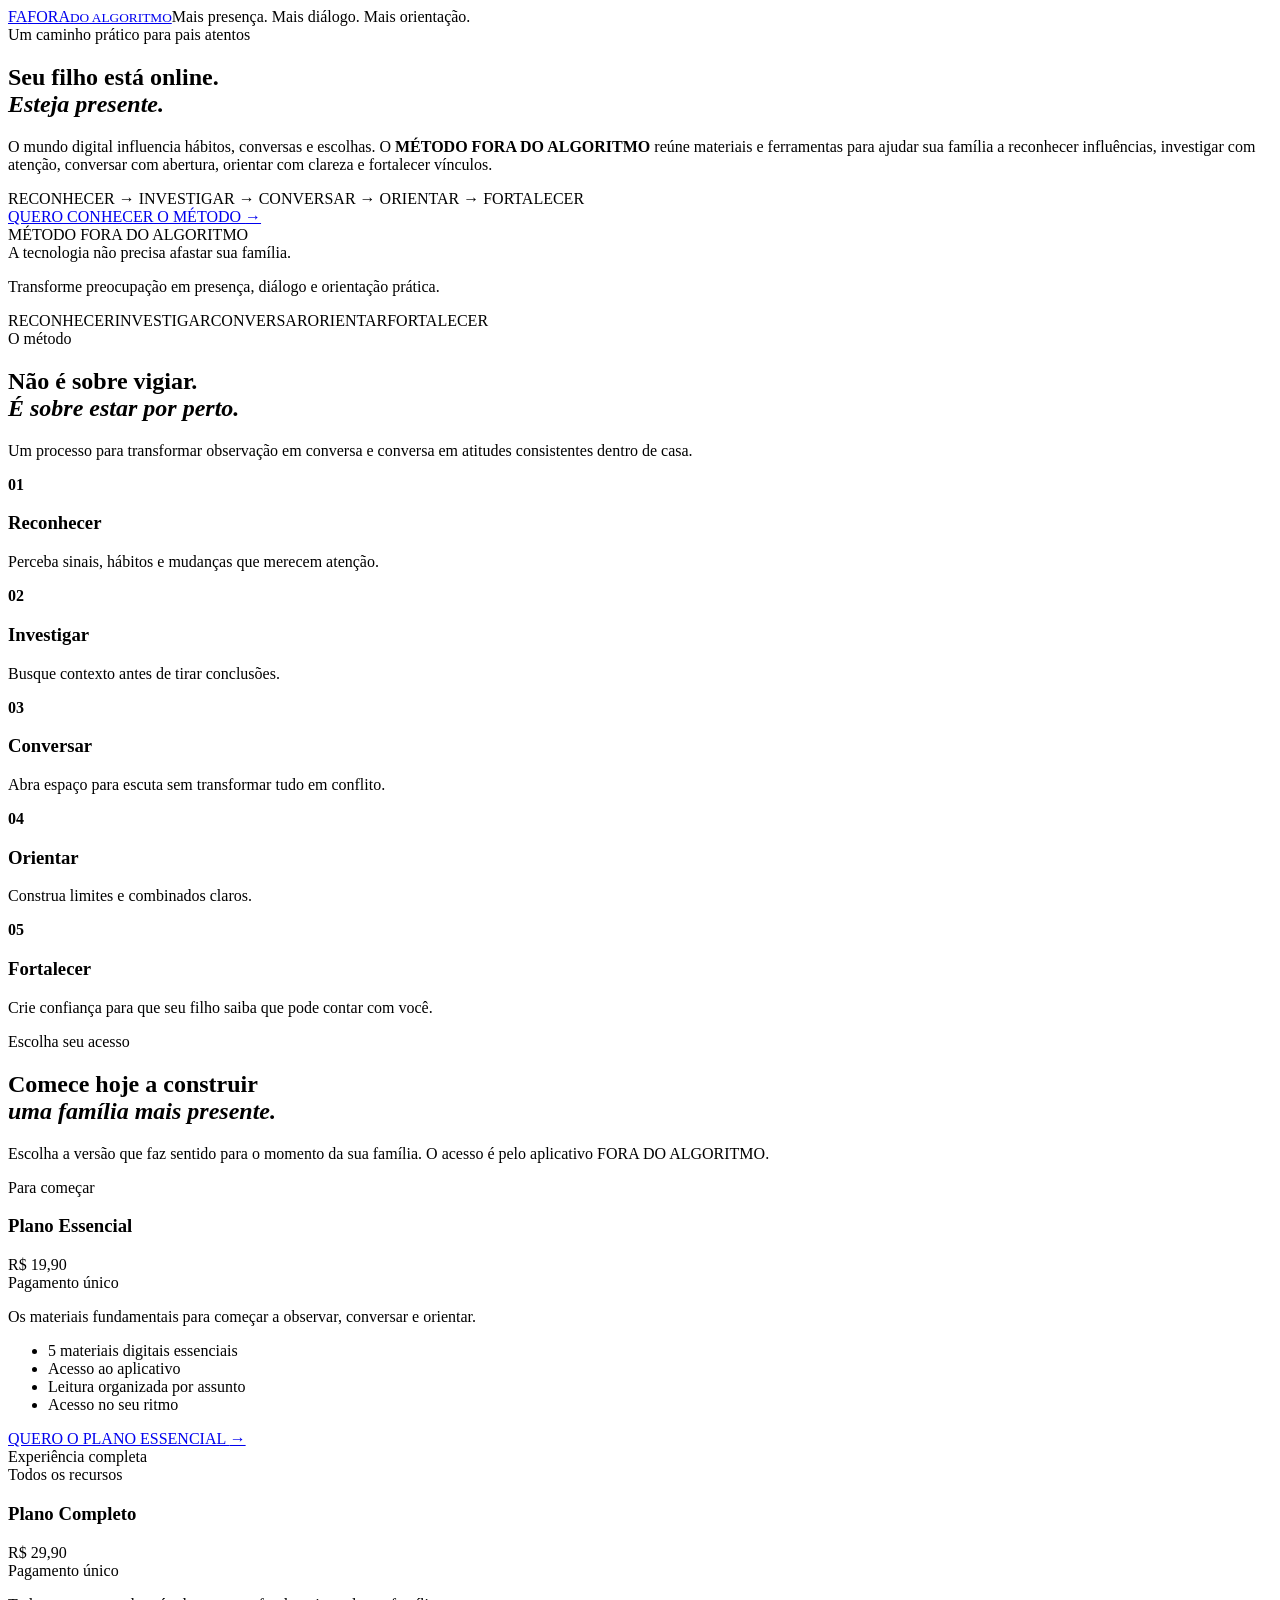
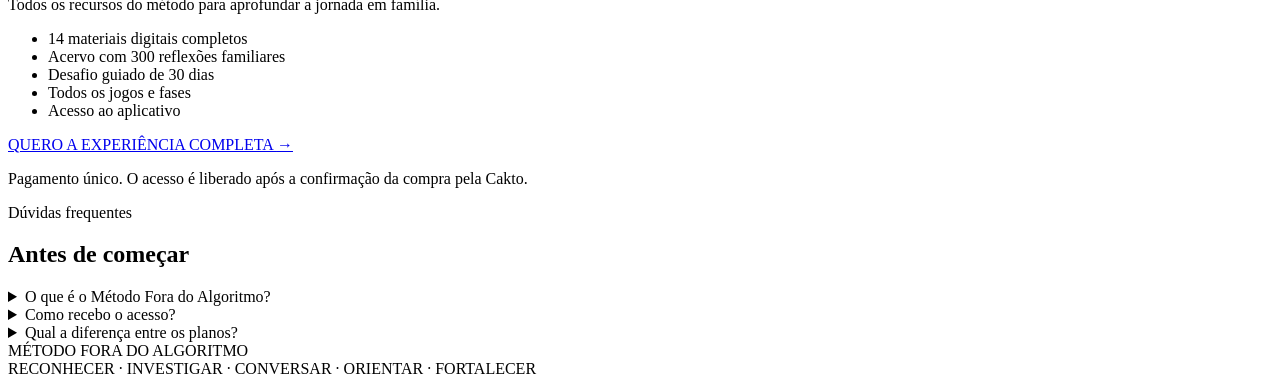
==== index.html @ eb20f7cd "Adiciona página de vendas independente" ====
<!doctype html>
<html lang="pt-BR">
<head>
  <meta charset="utf-8"><meta name="viewport" content="width=device-width,initial-scale=1">
  <meta name="theme-color" content="#0a211c">
  <meta name="description" content="Conheça o Método Fora do Algoritmo: materiais e ferramentas para fortalecer a presença, o diálogo e a orientação dentro de casa.">
  <title>FORA DO ALGORITMO — Mais presença. Mais diálogo.</title>
  <link rel="preconnect" href="https://fonts.googleapis.com"><link rel="preconnect" href="https://fonts.gstatic.com" crossorigin>
  <link href="https://fonts.googleapis.com/css2?family=DM+Sans:wght@400;500;600;700;800&family=Manrope:wght@400;500;600;700;800&display=swap" rel="stylesheet">
  <link rel="stylesheet" href="/styles.css">
</head>
<body>
  <div class="shell">
    <header class="topbar"><a class="brand" href="/"><span class="brand-symbol">FA</span><span>FORA<small>DO ALGORITMO</small></span></a><span class="top-note">Mais presença. Mais diálogo. Mais orientação.</span></header>
    <main>
      <section class="hero">
        <div class="hero-copy">
          <div class="eyebrow">Um caminho prático para pais atentos</div>
          <h1>Seu filho está online.<br><em>Esteja presente.</em></h1>
          <p class="lead">O mundo digital influencia hábitos, conversas e escolhas. O <strong>MÉTODO FORA DO ALGORITMO</strong> reúne materiais e ferramentas para ajudar sua família a reconhecer influências, investigar com atenção, conversar com abertura, orientar com clareza e fortalecer vínculos.</p>
          <div class="method-line"><span></span> RECONHECER → INVESTIGAR → CONVERSAR → ORIENTAR → FORTALECER</div>
          <a class="button button-gold hero-cta" href="#planos">QUERO CONHECER O MÉTODO <b>→</b></a>
        </div>
        <div class="hero-visual">
          <div class="visual-orbit"></div><div class="visual-kicker">MÉTODO FORA DO ALGORITMO</div>
          <div class="visual-title">A tecnologia não precisa afastar sua família.</div>
          <p>Transforme preocupação em presença, diálogo e orientação prática.</p>
          <div class="pillar-list"><span>RECONHECER</span><span>INVESTIGAR</span><span>CONVERSAR</span><span>ORIENTAR</span><span>FORTALECER</span></div>
        </div>
      </section>

      <section class="section">
        <div class="section-heading"><div class="eyebrow">O método</div><h2>Não é sobre vigiar.<br><em>É sobre estar por perto.</em></h2><p>Um processo para transformar observação em conversa e conversa em atitudes consistentes dentro de casa.</p></div>
        <div class="steps">
          <article><b>01</b><h3>Reconhecer</h3><p>Perceba sinais, hábitos e mudanças que merecem atenção.</p></article>
          <article><b>02</b><h3>Investigar</h3><p>Busque contexto antes de tirar conclusões.</p></article>
          <article><b>03</b><h3>Conversar</h3><p>Abra espaço para escuta sem transformar tudo em conflito.</p></article>
          <article><b>04</b><h3>Orientar</h3><p>Construa limites e combinados claros.</p></article>
          <article><b>05</b><h3>Fortalecer</h3><p>Crie confiança para que seu filho saiba que pode contar com você.</p></article>
        </div>
      </section>

      <section class="section" id="planos">
        <div class="section-heading"><div class="eyebrow">Escolha seu acesso</div><h2>Comece hoje a construir<br><em>uma família mais presente.</em></h2><p>Escolha a versão que faz sentido para o momento da sua família. O acesso é pelo aplicativo FORA DO ALGORITMO.</p></div>
        <div class="plans">
          <article class="plan">
            <div class="plan-tag">Para começar</div><h3>Plano Essencial</h3><div class="price">R$ 19,90</div><div class="payment-note">Pagamento único</div>
            <p>Os materiais fundamentais para começar a observar, conversar e orientar.</p>
            <ul><li>5 materiais digitais essenciais</li><li>Acesso ao aplicativo</li><li>Leitura organizada por assunto</li><li>Acesso no seu ritmo</li></ul>
            <a class="button button-outline" href="https://pay.cakto.com.br/5yg4tn3_1291919">QUERO O PLANO ESSENCIAL <b>→</b></a>
          </article>
          <article class="plan plan-featured">
            <div class="featured-label">Experiência completa</div><div class="plan-tag">Todos os recursos</div><h3>Plano Completo</h3><div class="price">R$ 29,90</div><div class="payment-note">Pagamento único</div>
            <p>Todos os recursos do método para aprofundar a jornada em família.</p>
            <ul><li>14 materiais digitais completos</li><li>Acervo com 300 reflexões familiares</li><li>Desafio guiado de 30 dias</li><li>Todos os jogos e fases</li><li>Acesso ao aplicativo</li></ul>
            <a class="button button-gold" href="https://pay.cakto.com.br/5ghcqku_1292155">QUERO A EXPERIÊNCIA COMPLETA <b>→</b></a>
          </article>
        </div>
        <p class="fine-print">Pagamento único. O acesso é liberado após a confirmação da compra pela Cakto.</p>
      </section>

      <section class="section faq-section">
        <div class="section-heading"><div class="eyebrow">Dúvidas frequentes</div><h2>Antes de começar</h2></div>
        <div class="faq">
          <details><summary>O que é o Método Fora do Algoritmo?</summary><p>É uma metodologia educativa com cinco pilares: Reconhecer, Investigar, Conversar, Orientar e Fortalecer. Os materiais ajudam os responsáveis a conduzir conversas e práticas familiares sobre o ambiente digital.</p></details>
          <details><summary>Como recebo o acesso?</summary><p>Após a confirmação do pagamento, a Cakto deve direcionar você à página de confirmação e enviar o link correspondente ao plano comprado.</p></details>
          <details><summary>Qual a diferença entre os planos?</summary><p>O Essencial inclui cinco materiais. O Completo inclui os 14 materiais, 300 reflexões, o Desafio de 30 dias e todos os jogos.</p></details>
        </div>
      </section>
    </main>
    <footer class="footer">MÉTODO FORA DO ALGORITMO<br><span>RECONHECER · INVESTIGAR · CONVERSAR · ORIENTAR · FORTALECER</span></footer>
  </div>
</body>
</html>
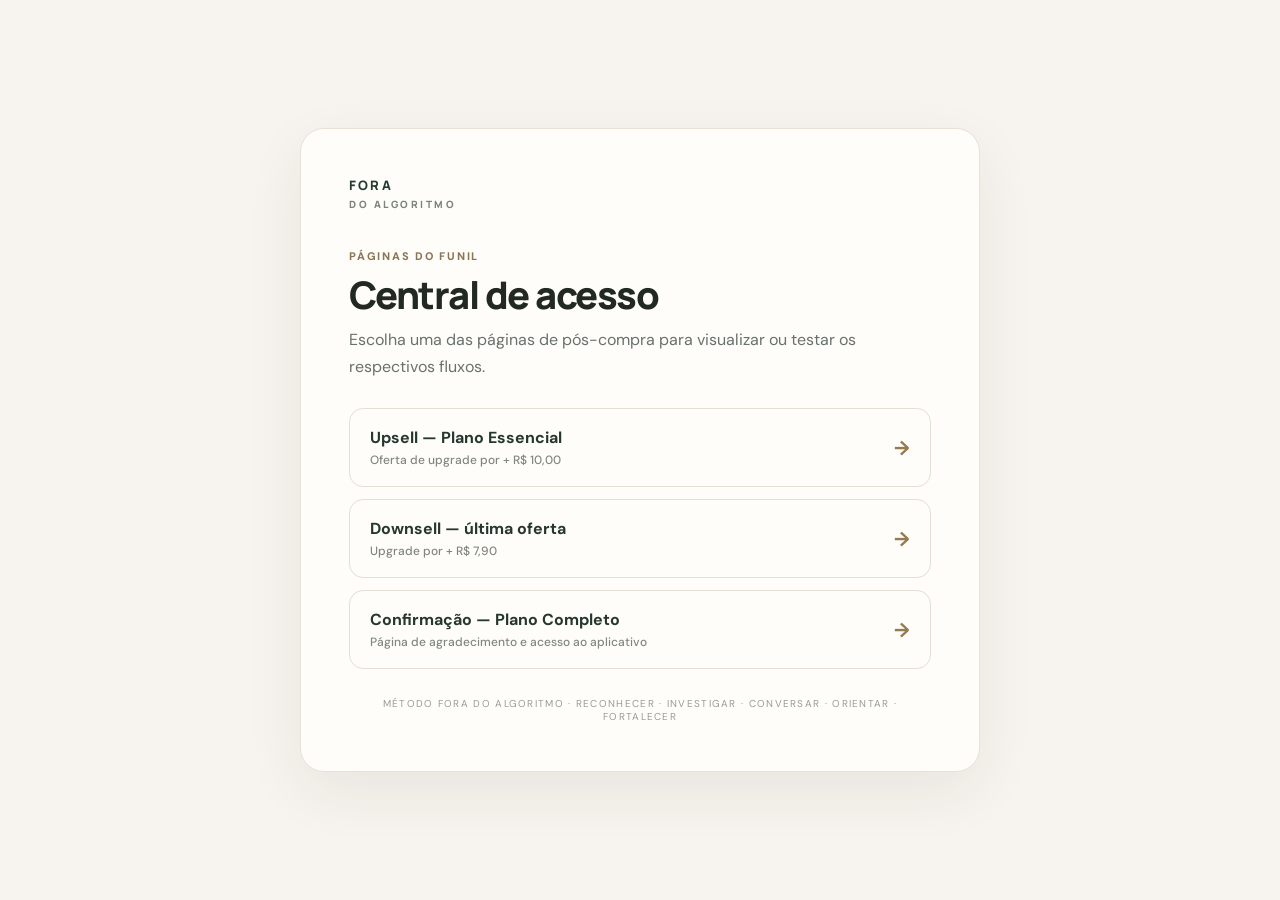
==== commit 75e9c136: "Adiciona página inicial com atalhos para as páginas do funil" ====
--- a/index.html
+++ b/index.html
@@ -1,74 +1,42 @@
 <!doctype html>
 <html lang="pt-BR">
 <head>
-  <meta charset="utf-8"><meta name="viewport" content="width=device-width,initial-scale=1">
-  <meta name="theme-color" content="#0a211c">
-  <meta name="description" content="Conheça o Método Fora do Algoritmo: materiais e ferramentas para fortalecer a presença, o diálogo e a orientação dentro de casa.">
-  <title>FORA DO ALGORITMO — Mais presença. Mais diálogo.</title>
-  <link rel="preconnect" href="https://fonts.googleapis.com"><link rel="preconnect" href="https://fonts.gstatic.com" crossorigin>
-  <link href="https://fonts.googleapis.com/css2?family=DM+Sans:wght@400;500;600;700;800&family=Manrope:wght@400;500;600;700;800&display=swap" rel="stylesheet">
-  <link rel="stylesheet" href="/styles.css">
+  <meta charset="utf-8">
+  <meta name="viewport" content="width=device-width,initial-scale=1">
+  <meta name="theme-color" content="#f7f4ef">
+  <title>FORA DO ALGORITMO — Páginas do Funil</title>
+  <link rel="preconnect" href="https://fonts.googleapis.com">
+  <link rel="preconnect" href="https://fonts.gstatic.com" crossorigin>
+  <link href="https://fonts.googleapis.com/css2?family=DM+Sans:wght@400;500;600;700;800&family=Manrope:wght@500;600;700;800&display=swap" rel="stylesheet">
+  <style>
+    *{box-sizing:border-box}
+    body{margin:0;min-height:100vh;background:#f7f4ef;color:#222923;font-family:'DM Sans',sans-serif;display:grid;place-items:center;padding:28px}
+    main{width:min(100%,680px);background:#fffdfa;border:1px solid #e8e1d8;border-radius:24px;padding:clamp(26px,6vw,48px);box-shadow:0 20px 60px rgba(49,40,28,.07)}
+    .brand{font:800 13px/1.3 Manrope,sans-serif;letter-spacing:.17em;color:#253b31}
+    .brand span{display:block;font-size:10px;letter-spacing:.25em;color:#7b847c;margin-top:4px}
+    .eyebrow{margin:38px 0 10px;font-size:11px;font-weight:800;letter-spacing:.16em;color:#8a7554;text-transform:uppercase}
+    h1{font:800 clamp(28px,5vw,38px)/1.12 Manrope,sans-serif;letter-spacing:-.04em;margin:0 0 12px}
+    p{color:#68716b;line-height:1.65;margin:0 0 28px}
+    .links{display:grid;gap:12px}
+    a{display:flex;align-items:center;justify-content:space-between;gap:16px;padding:18px 20px;border:1px solid #e5ded4;border-radius:14px;color:#26372e;text-decoration:none;font-weight:700;transition:.18s ease}
+    a:hover{border-color:#b99d70;transform:translateY(-1px);background:#fcfaf6}
+    a small{display:block;font-size:12px;font-weight:500;color:#81877f;margin-top:4px}
+    a b{font-size:20px;color:#957b50}
+    footer{font-size:10px;letter-spacing:.13em;color:#9a9b91;text-align:center;margin-top:28px}
+  </style>
 </head>
 <body>
-  <div class="shell">
-    <header class="topbar"><a class="brand" href="/"><span class="brand-symbol">FA</span><span>FORA<small>DO ALGORITMO</small></span></a><span class="top-note">Mais presença. Mais diálogo. Mais orientação.</span></header>
-    <main>
-      <section class="hero">
-        <div class="hero-copy">
-          <div class="eyebrow">Um caminho prático para pais atentos</div>
-          <h1>Seu filho está online.<br><em>Esteja presente.</em></h1>
-          <p class="lead">O mundo digital influencia hábitos, conversas e escolhas. O <strong>MÉTODO FORA DO ALGORITMO</strong> reúne materiais e ferramentas para ajudar sua família a reconhecer influências, investigar com atenção, conversar com abertura, orientar com clareza e fortalecer vínculos.</p>
-          <div class="method-line"><span></span> RECONHECER → INVESTIGAR → CONVERSAR → ORIENTAR → FORTALECER</div>
-          <a class="button button-gold hero-cta" href="#planos">QUERO CONHECER O MÉTODO <b>→</b></a>
-        </div>
-        <div class="hero-visual">
-          <div class="visual-orbit"></div><div class="visual-kicker">MÉTODO FORA DO ALGORITMO</div>
-          <div class="visual-title">A tecnologia não precisa afastar sua família.</div>
-          <p>Transforme preocupação em presença, diálogo e orientação prática.</p>
-          <div class="pillar-list"><span>RECONHECER</span><span>INVESTIGAR</span><span>CONVERSAR</span><span>ORIENTAR</span><span>FORTALECER</span></div>
-        </div>
-      </section>
-
-      <section class="section">
-        <div class="section-heading"><div class="eyebrow">O método</div><h2>Não é sobre vigiar.<br><em>É sobre estar por perto.</em></h2><p>Um processo para transformar observação em conversa e conversa em atitudes consistentes dentro de casa.</p></div>
-        <div class="steps">
-          <article><b>01</b><h3>Reconhecer</h3><p>Perceba sinais, hábitos e mudanças que merecem atenção.</p></article>
-          <article><b>02</b><h3>Investigar</h3><p>Busque contexto antes de tirar conclusões.</p></article>
-          <article><b>03</b><h3>Conversar</h3><p>Abra espaço para escuta sem transformar tudo em conflito.</p></article>
-          <article><b>04</b><h3>Orientar</h3><p>Construa limites e combinados claros.</p></article>
-          <article><b>05</b><h3>Fortalecer</h3><p>Crie confiança para que seu filho saiba que pode contar com você.</p></article>
-        </div>
-      </section>
-
-      <section class="section" id="planos">
-        <div class="section-heading"><div class="eyebrow">Escolha seu acesso</div><h2>Comece hoje a construir<br><em>uma família mais presente.</em></h2><p>Escolha a versão que faz sentido para o momento da sua família. O acesso é pelo aplicativo FORA DO ALGORITMO.</p></div>
-        <div class="plans">
-          <article class="plan">
-            <div class="plan-tag">Para começar</div><h3>Plano Essencial</h3><div class="price">R$ 19,90</div><div class="payment-note">Pagamento único</div>
-            <p>Os materiais fundamentais para começar a observar, conversar e orientar.</p>
-            <ul><li>5 materiais digitais essenciais</li><li>Acesso ao aplicativo</li><li>Leitura organizada por assunto</li><li>Acesso no seu ritmo</li></ul>
-            <a class="button button-outline" href="https://pay.cakto.com.br/5yg4tn3_1291919">QUERO O PLANO ESSENCIAL <b>→</b></a>
-          </article>
-          <article class="plan plan-featured">
-            <div class="featured-label">Experiência completa</div><div class="plan-tag">Todos os recursos</div><h3>Plano Completo</h3><div class="price">R$ 29,90</div><div class="payment-note">Pagamento único</div>
-            <p>Todos os recursos do método para aprofundar a jornada em família.</p>
-            <ul><li>14 materiais digitais completos</li><li>Acervo com 300 reflexões familiares</li><li>Desafio guiado de 30 dias</li><li>Todos os jogos e fases</li><li>Acesso ao aplicativo</li></ul>
-            <a class="button button-gold" href="https://pay.cakto.com.br/5ghcqku_1292155">QUERO A EXPERIÊNCIA COMPLETA <b>→</b></a>
-          </article>
-        </div>
-        <p class="fine-print">Pagamento único. O acesso é liberado após a confirmação da compra pela Cakto.</p>
-      </section>
-
-      <section class="section faq-section">
-        <div class="section-heading"><div class="eyebrow">Dúvidas frequentes</div><h2>Antes de começar</h2></div>
-        <div class="faq">
-          <details><summary>O que é o Método Fora do Algoritmo?</summary><p>É uma metodologia educativa com cinco pilares: Reconhecer, Investigar, Conversar, Orientar e Fortalecer. Os materiais ajudam os responsáveis a conduzir conversas e práticas familiares sobre o ambiente digital.</p></details>
-          <details><summary>Como recebo o acesso?</summary><p>Após a confirmação do pagamento, a Cakto deve direcionar você à página de confirmação e enviar o link correspondente ao plano comprado.</p></details>
-          <details><summary>Qual a diferença entre os planos?</summary><p>O Essencial inclui cinco materiais. O Completo inclui os 14 materiais, 300 reflexões, o Desafio de 30 dias e todos os jogos.</p></details>
-        </div>
-      </section>
-    </main>
-    <footer class="footer">MÉTODO FORA DO ALGORITMO<br><span>RECONHECER · INVESTIGAR · CONVERSAR · ORIENTAR · FORTALECER</span></footer>
-  </div>
+  <main>
+    <div class="brand">FORA<span>DO ALGORITMO</span></div>
+    <div class="eyebrow">Páginas do funil</div>
+    <h1>Central de acesso</h1>
+    <p>Escolha uma das páginas de pós-compra para visualizar ou testar os respectivos fluxos.</p>
+    <nav class="links" aria-label="Páginas do funil">
+      <a href="/obrigado/essencial"><span>Upsell — Plano Essencial<small>Oferta de upgrade por + R$ 10,00</small></span><b>→</b></a>
+      <a href="/downsell"><span>Downsell — última oferta<small>Upgrade por + R$ 7,90</small></span><b>→</b></a>
+      <a href="/completo-confirmado"><span>Confirmação — Plano Completo<small>Página de agradecimento e acesso ao aplicativo</small></span><b>→</b></a>
+    </nav>
+    <footer>MÉTODO FORA DO ALGORITMO · RECONHECER · INVESTIGAR · CONVERSAR · ORIENTAR · FORTALECER</footer>
+  </main>
 </body>
 </html>
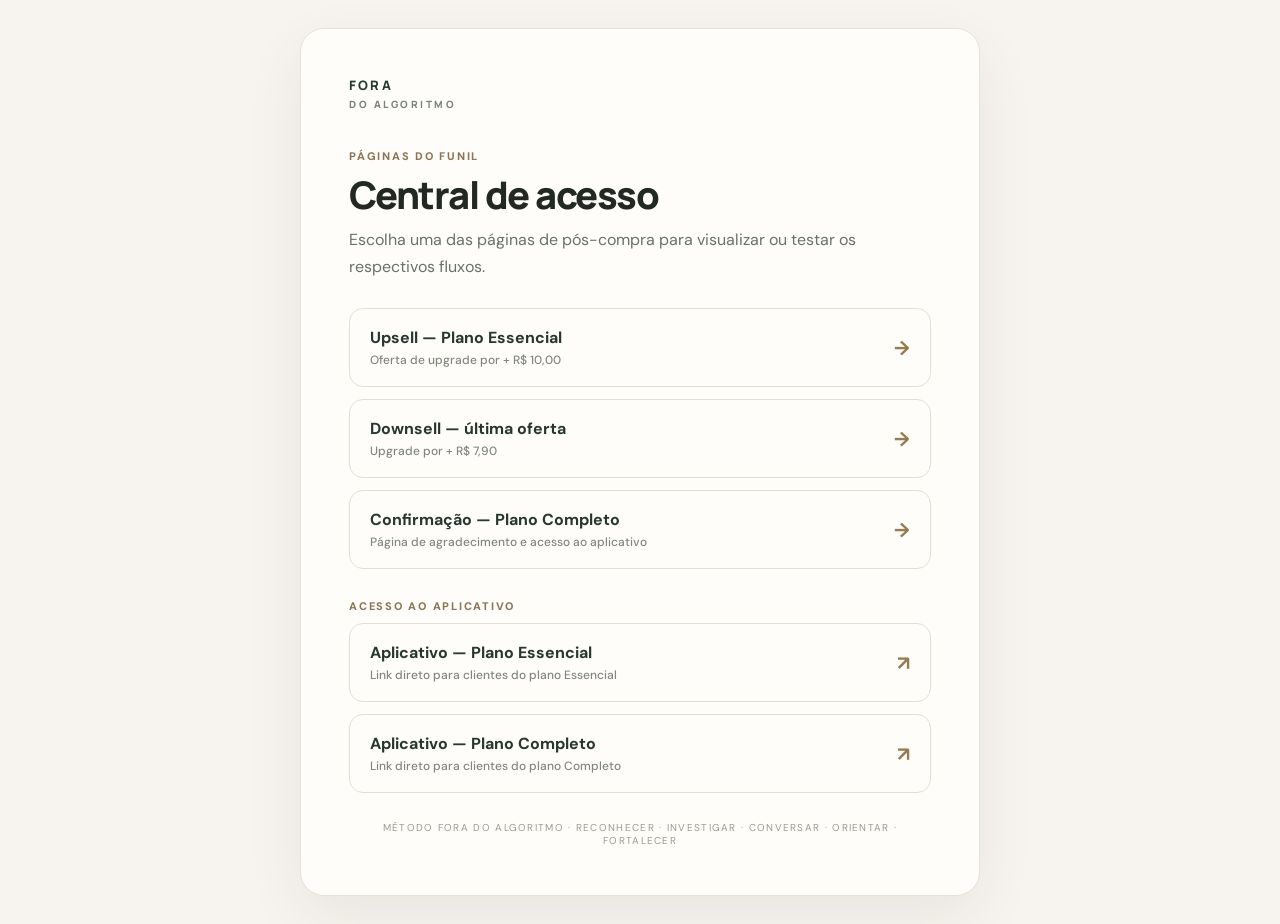
==== commit ab1fea45: "Adiciona links diretos dos aplicativos Essencial e Completo à central" ====
--- a/index.html
+++ b/index.html
@@ -36,6 +36,11 @@
       <a href="/downsell"><span>Downsell — última oferta<small>Upgrade por + R$ 7,90</small></span><b>→</b></a>
       <a href="/completo-confirmado"><span>Confirmação — Plano Completo<small>Página de agradecimento e acesso ao aplicativo</small></span><b>→</b></a>
     </nav>
+    <div class="eyebrow" style="margin-top:30px">Acesso ao aplicativo</div>
+    <nav class="links" aria-label="Acesso ao aplicativo">
+      <a href="https://foraalgoritmo-2.vercel.app/acesso/essencial" target="_blank" rel="noopener"><span>Aplicativo — Plano Essencial<small>Link direto para clientes do plano Essencial</small></span><b>↗</b></a>
+      <a href="https://foraalgoritmo-2.vercel.app/acesso/completo" target="_blank" rel="noopener"><span>Aplicativo — Plano Completo<small>Link direto para clientes do plano Completo</small></span><b>↗</b></a>
+    </nav>
     <footer>MÉTODO FORA DO ALGORITMO · RECONHECER · INVESTIGAR · CONVERSAR · ORIENTAR · FORTALECER</footer>
   </main>
 </body>
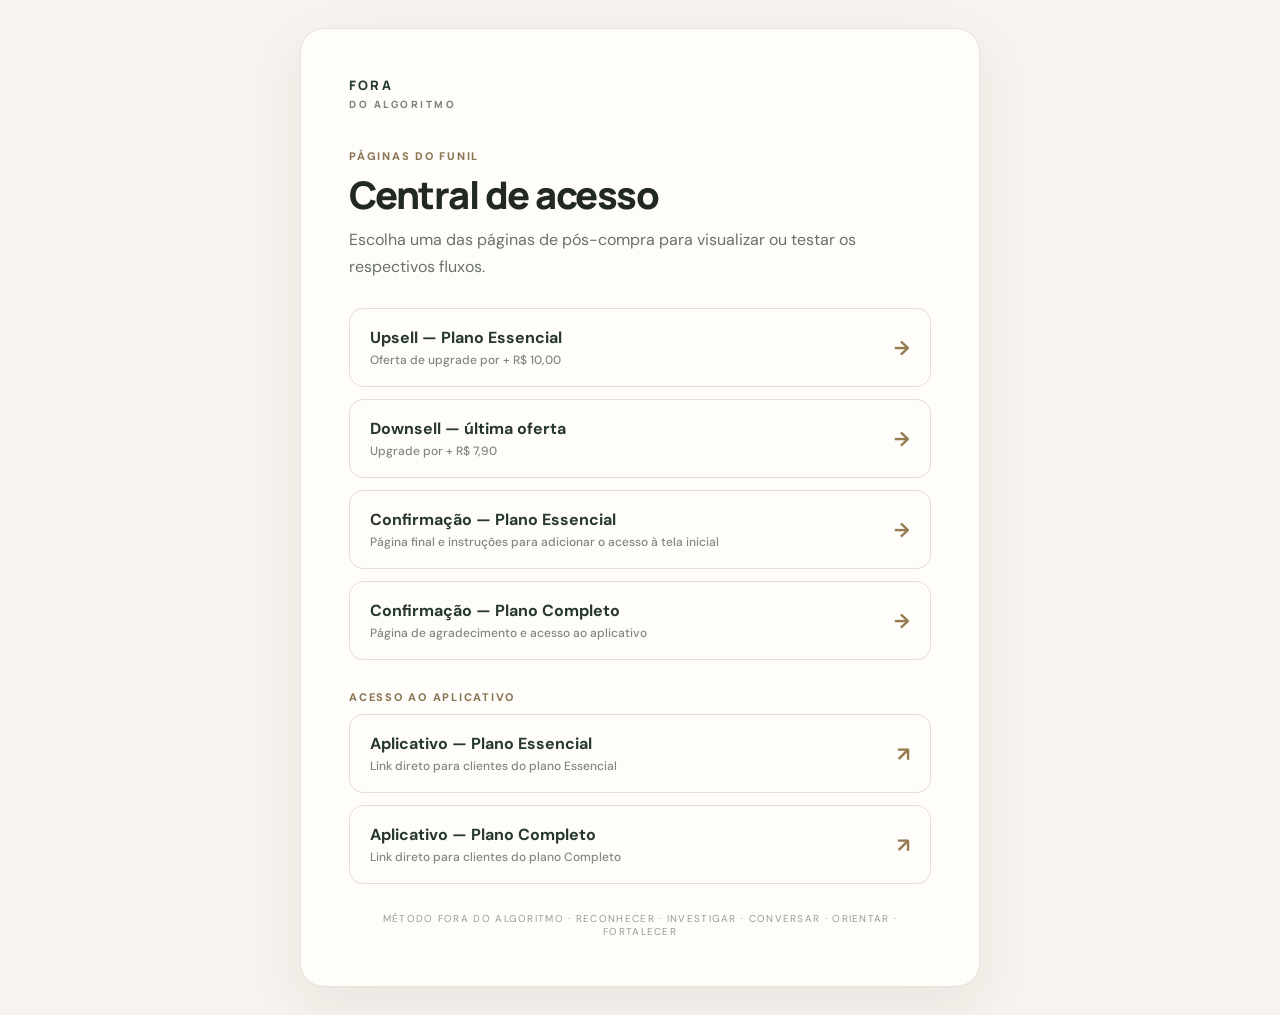
==== commit 645dd4a9: "Inclui página final do Essencial na central de acesso" ====
--- a/index.html
+++ b/index.html
@@ -34,6 +34,7 @@
     <nav class="links" aria-label="Páginas do funil">
       <a href="/obrigado/essencial"><span>Upsell — Plano Essencial<small>Oferta de upgrade por + R$ 10,00</small></span><b>→</b></a>
       <a href="/downsell"><span>Downsell — última oferta<small>Upgrade por + R$ 7,90</small></span><b>→</b></a>
+      <a href="/essencial-confirmado"><span>Confirmação — Plano Essencial<small>Página final e instruções para adicionar o acesso à tela inicial</small></span><b>→</b></a>
       <a href="/completo-confirmado"><span>Confirmação — Plano Completo<small>Página de agradecimento e acesso ao aplicativo</small></span><b>→</b></a>
     </nav>
     <div class="eyebrow" style="margin-top:30px">Acesso ao aplicativo</div>
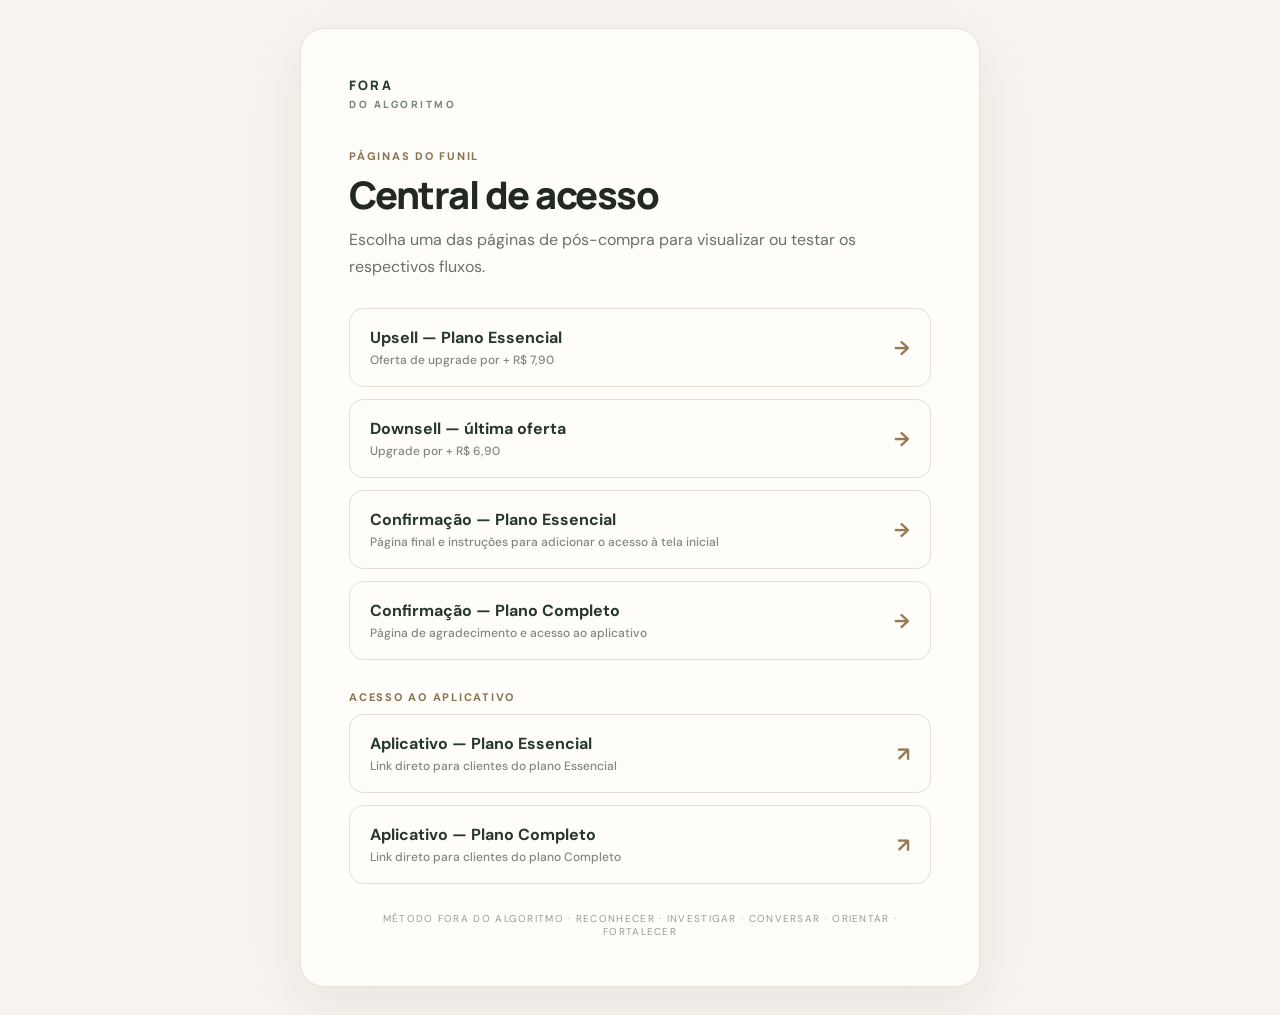
==== commit a4efdb24: "Update funnel price labels" ====
--- a/index.html
+++ b/index.html
@@ -32,8 +32,8 @@
     <h1>Central de acesso</h1>
     <p>Escolha uma das páginas de pós-compra para visualizar ou testar os respectivos fluxos.</p>
     <nav class="links" aria-label="Páginas do funil">
-      <a href="/obrigado/essencial"><span>Upsell — Plano Essencial<small>Oferta de upgrade por + R$ 10,00</small></span><b>→</b></a>
-      <a href="/downsell"><span>Downsell — última oferta<small>Upgrade por + R$ 7,90</small></span><b>→</b></a>
+      <a href="/obrigado/essencial"><span>Upsell — Plano Essencial<small>Oferta de upgrade por + R$ 7,90</small></span><b>→</b></a>
+      <a href="/downsell"><span>Downsell — última oferta<small>Upgrade por + R$ 6,90</small></span><b>→</b></a>
       <a href="/essencial-confirmado"><span>Confirmação — Plano Essencial<small>Página final e instruções para adicionar o acesso à tela inicial</small></span><b>→</b></a>
       <a href="/completo-confirmado"><span>Confirmação — Plano Completo<small>Página de agradecimento e acesso ao aplicativo</small></span><b>→</b></a>
     </nav>
